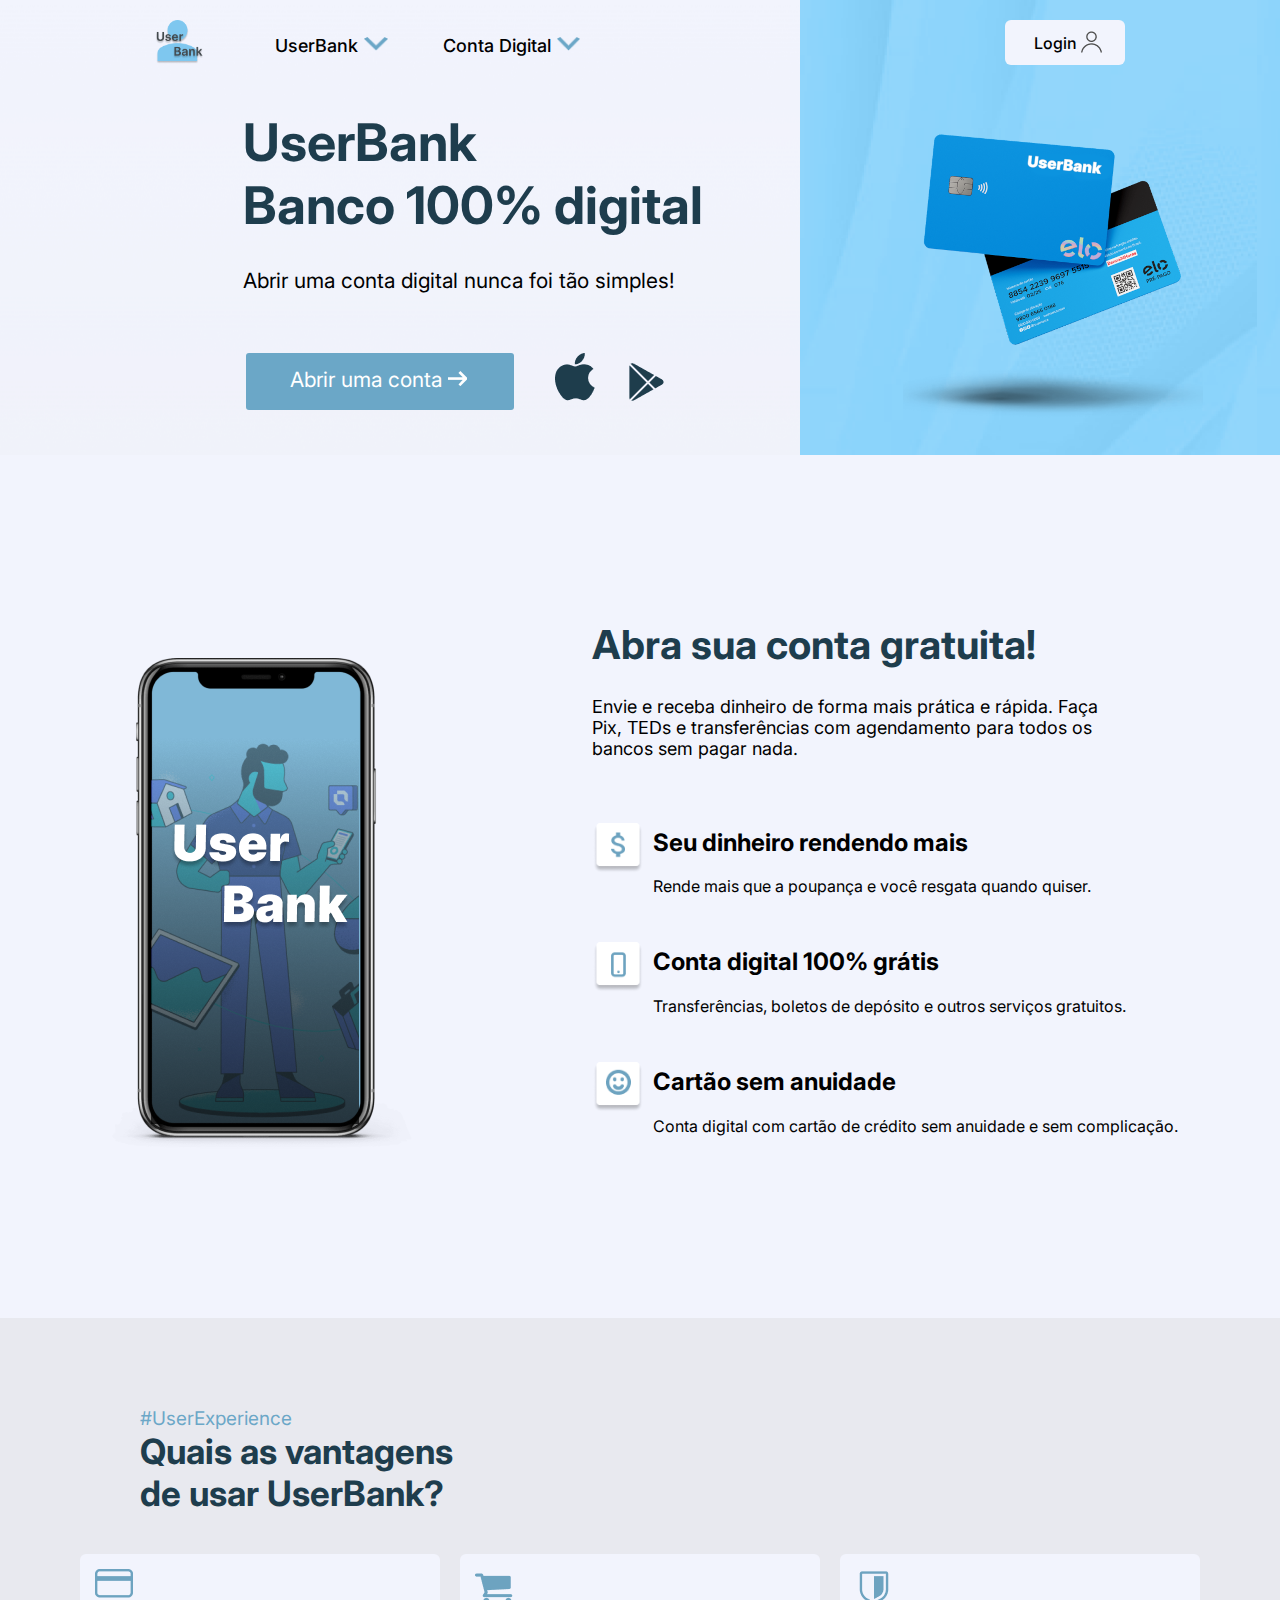
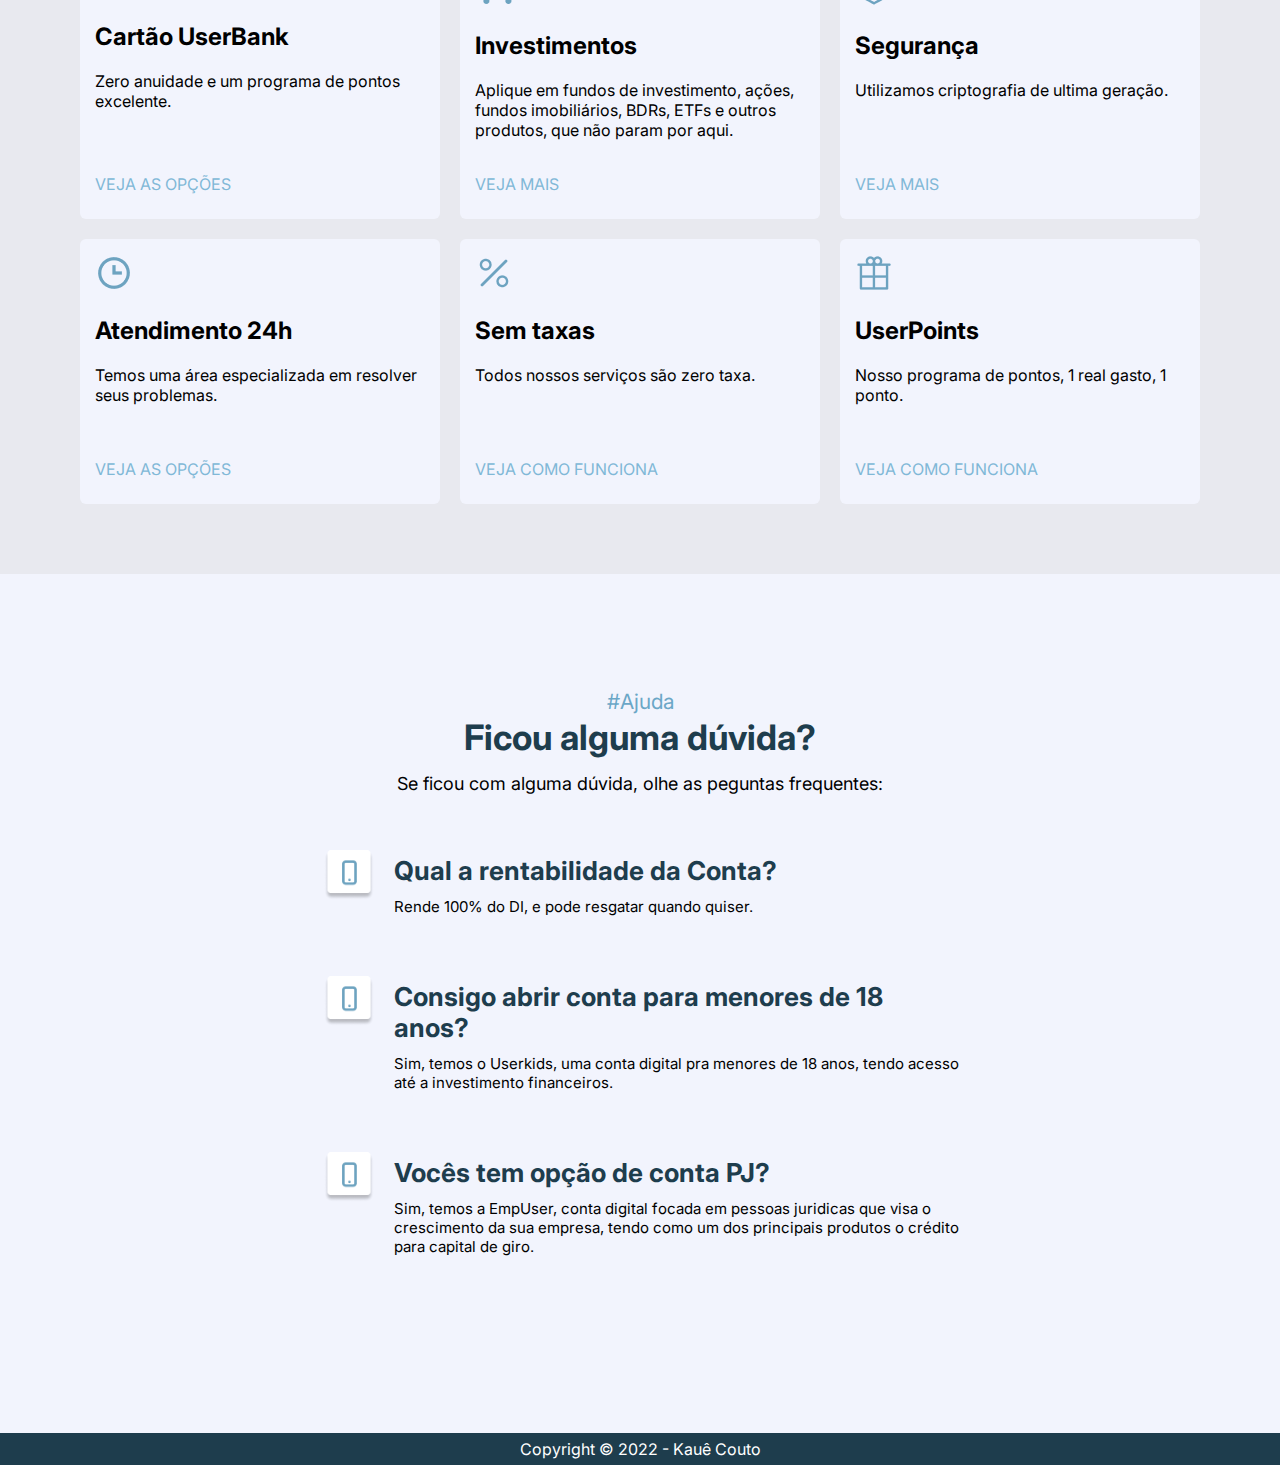
==== index.html @ a54aac10 "Adicionando tela de Cadastro" ====
<!DOCTYPE html>
<html lang="pt-br">
<head>
    <meta charset="UTF-8">
    <meta http-equiv="X-UA-Compatible" content="IE=edge">
    <meta name="viewport" content="width=device-width, initial-scale=1.0">
    <title>UserBank</title>
    <link rel="stylesheet" href="style.css">
    <link rel="preconnect" href="https://fonts.googleapis.com">
    <link rel="preconnect" href="https://fonts.gstatic.com" crossorigin>
    <link href="https://fonts.googleapis.com/css2?family=Inter:wght@100;200;400;500;700&display=swap" rel="stylesheet">
    <link rel="shortcut icon" href="imagens/favicon.ico" type="image/x-icon">
</head>
<body>
    <main>
        <section class="topo">
            <header>
                <div class="items-header">
                    <section class="menu-flex">
                        <img src="imagens/logo-userbank2.png" alt="logo" id="logo">
                        <h2>UserBank <img src="imagens/Vector.png" alt="seta-baixo"> </h2>
                        <h2>Conta Digital <img src="imagens/Vector.png" alt="seta-baixo"> </h2>
                    </section>
                    <section id="header-buttom"><a href="">Login<img src="imagens/logo-buttom.png" alt="logo-usuário"></a></section>
                </div>
            </header>
            <article class="principal">
                <div class="conteudo-principal">
                    <h1>UserBank<br>Banco 100% digital</h1>
                    <p>Abrir uma conta digital nunca foi tão simples!</p>
                    <aside>
                        <div class="nav-principal">
                            <a href="criar-conta.html" id="button">Abrir uma conta <img src="imagens/seta.png" alt="imagem-seta"></a>
                            <ul>
                                <li><a href="https://www.apple.com/br/app-store/" target="_blank"><img src="imagens/logo-apple.png" alt="logo-apple"></a></li>
                                <li><a href="https://play.google.com/store/games?utm_source=latam_Med&utm_medium=hasem&utm_content=Jul1520&utm_campaign=Evergreen&pcampaignid=MKT-FDR-latam-br-1002290-Med-hasem-py-Evergreen-Jul1520-Text_Search_BKWS-41905086&gclid=Cj0KCQjwxveXBhDDARIsAI0Q0x3iPCXiD33OQpVtV9m7NaFHiMIhlcOXJaumCvkGXsngM12v56jOOU4aAuBSEALw_wcB&gclsrc=aw.ds" target="_blank"><img src="imagens/logo-play-store.png" alt="logo-play-store"></a></li>
                            </ul>
                        </div>
                    </aside>
                </div>
                    <picture>
                        <source media="(max-width:1400px)" srcset="imagens/cartão-flutuando-p.png" id="cartao-p">
                        <img src="imagens/cartão-flutuando2.png" alt="cartão-crédito" id="cartao">
                    </picture>
            </article>
        </section>
        <section class="segunda-section">
            <picture id="celular">
                <source media="(max-width: 1100px)" srcset="imagens/Celular-p.png" id="celular-p">
                <img src="imagens/Celular.png" alt="imagem-celular" id="celular-g">
            </picture>
            <section class="grupo-conteudo">
                <div class="conteudo-segunda">
                    <h1>Abra sua conta gratuita!</h1>
                    <p>Envie e receba dinheiro de forma mais prática e rápida. Faça Pix, TEDs e transferências com agendamento para todos os bancos sem pagar nada.
                    </p>
                </div>
                <article>
                    <ul class="lista">
                        <li>
                            <img src="imagens/image-sifrao.png" alt="imagem-sifrao">
                            <div>
                                <h2>Seu dinheiro rendendo mais</h2>
                                <p>Rende mais que a poupança e você resgata quando quiser.</p>
                            </div>
                        </li>
                        <li>
                            <img src="imagens/image-celular.png" alt="imagem-celular">
                            <div>
                                <h2>Conta digital 100% grátis</h2>
                                <p>Transferências, boletos de depósito e outros serviços gratuitos.
                                </p>
                            </div>
                        </li>
                        <li>
                            <img src="imagens/image-feliz.png" alt="figurinha-feliz">
                            <div>
                                <h2>Cartão sem anuidade</h2>
                                <p>Conta digital com cartão de crédito sem anuidade e sem complicação.</p>
                            </div>
                        </li>
                    </ul>
                </article>
            </section>
        </section>
        <section class="terceira-section">
            <section class="section-vantagens">
                <article>
                    <div class="titulo-vantagens">
                        <p>#UserExperience</p>
                        <h1>Quais as vantagens de usar UserBank?</h1>
                    </div>
                </article>
                <ul class="cards-vantagens">
                    <li> <img src="imagens/cartao.png" alt="imagem-cartão">
                    <h2>Cartão UserBank</h2>
                    <p>Zero anuidade e um programa de pontos excelente.</p>
                    <a href="">VEJA AS OPÇÕES</a>
                 </li>
                    <li> <img src="imagens/carrinho.png" alt="imagem-carrinho">
                    <h2>Investimentos</h2>
                    <p>Aplique em fundos de investimento, ações, fundos imobiliários, BDRs, ETFs e outros produtos, que não param por aqui.</p>
                    <a href="">VEJA MAIS</a>
                 </li>
                    <li> <img src="imagens/escudo.png" alt="imagem-escudo">
                    <h2>Segurança</h2>
                    <p>Utilizamos criptografia de ultima geração.</p>
                    <a href="">VEJA MAIS</a>
                 </li>
                    <li> <img src="imagens/relogio.png" alt="imagem-relógio">
                    <h2>Atendimento 24h</h2>
                    <p>Temos uma área especializada em resolver seus problemas.</p>
                    <a href="">VEJA AS OPÇÕES</a>
                 </li>
                    <li> <img src="imagens/porcentagem.png" alt="imagem-procentagem">
                    <h2>Sem taxas</h2>
                    <p>Todos nossos serviços são zero taxa.</p>
                    <a href="">VEJA COMO FUNCIONA</a>
                 </li>
                    <li> <img src="imagens/presente.png" alt="imagem-presente">
                    <h2>UserPoints</h2>
                    <p>Nosso programa de pontos, 1 real gasto, 1 ponto.</p>
                    <a href="">VEJA COMO FUNCIONA</a>
                 </li>
                </ul>
            </section>
        </section>
        <section class="quarta-section">
            <h2>#Ajuda</h2>
            <h1>Ficou alguma dúvida?</h1>
            <p>Se ficou com alguma dúvida, olhe as peguntas frequentes:</p>
            <main class="conteudo-ajuda">
                <ul class="lista">
                    <li>
                        <img src="imagens/image-celular.png" alt="imagem-celular">
                        <div id="perguntas"> 
                            <h2>Qual a rentabilidade da Conta?</h2>
                            <p>Rende 100% do DI, e pode resgatar quando quiser.</p>
                        </div>
                    </li>
                    <li>
                        <img src="imagens/image-celular.png" alt="imagem-celular">
                        <div id="perguntas">
                            <h2>Consigo abrir conta para menores de  18 anos?</h2>
                            <p>Sim, temos o Userkids, uma conta digital pra menores de 18 anos, tendo acesso até a investimento financeiros.</p>
                        </div>
                    </li>
                    <li>
                        <img src="imagens/image-celular.png" alt="imagem-celular">
                        <div id="perguntas">
                            <h2>Vocês tem opção de conta PJ?</h2>
                            <p>Sim, temos a EmpUser, conta digital focada em pessoas juridicas que visa o crescimento da sua empresa, tendo como um dos principais produtos o crédito para capital de giro.</p>
                        </div>
                    </li>
                </ul>
            </main>
        </section>
    </main>
    <footer>
        <p>Copyright © 2022  - Kauê Couto</p>
    </footer>
</body>
</html>
---- style.css ----
:root{
    --cor1: #F2F4FD;
    --cor2: #D3EDFB;
    --cor3: #6BA7C7;
    --cor4: #80B8D7;
    --cor5: #1E3D4D;
    --cor6: #67747A;
}

body{
    padding: 0%;
    margin: 0%;
    font-family:'Inter', sans-serif;
    background-color: var(--cor1);
}

a{
    text-decoration: none;
    color: black;
}

.flex-container{
    display: flex;
    max-width: 1000px;
    width: 100%;
    margin: auto;
}

header{
    padding-top: 20px;
    background-color: transparent;
    max-width: 1000px;
    width: 100%;
    margin: auto;
}

.items-header{
    display: flex;
    justify-content: space-between;
}

header .menu-flex{
    max-width: 450px;
    width: 100%;
    display: flex;
    justify-content: space-between;
}

.flex-container-menu{
    justify-content: space-around;
}

header h2{
    padding: 0px 4px;
    font-size: 18px;
    font-weight: 500;
    display: flex;
    flex-direction: row;
    flex-wrap: wrap;
    justify-content: center;
}

header #logo{
    height: 44px;
    padding-left: 15px;
    padding-right: 26px;
}

header h2>img{
    max-width: 85px;
    height: 14px;
    padding: 2px 6px;

}

header a{
    line-height: 40px;
}

#header-buttom{
    display: flex;
    flex-direction: row;
    width: 120px;
    height: 45px;
    border-radius: 6px;
    color: black;
    text-decoration: none;
    background-color: var(--cor1);
    justify-content: center;
    align-items: center;
    margin-right: 15px;
    font-weight: 500;
}

#header-buttom:hover{
    background-color: white;
    box-shadow: 2px 3px 5px -2px rgba(0, 0, 0, 0.833);
}

#header-buttom img{
    position: absolute;
    padding-top: 6px ;
}

#header-buttom a{
    padding-right: 20px;
}

.topo{
    background-image: url(imagens/backgound3.png);
    height: 100%;
}

.principal{
    margin: auto;
    display: flex;
    justify-content: center;
    flex-wrap: wrap-reverse;
    padding-left: 60px;
}
 
.principal aside{
    max-width: 455px;
    width: 100%;
    align-self: flex-start;
}

.conteudo-principal{
    max-width: 590px;
    width: 100%;
    display: inline-block;
    align-self: center;
    margin-top: 5px;
    margin-left: 105px;
    display: flex;
    align-items: flex-start;
    justify-content: center;
    flex-direction: column;
}

.conteudo-principal h1{
    max-width: 490px;
    font-size: 52px;
    color: var(--cor5);
    margin-bottom: 10px;
}

.conteudo-principal p{
    max-width: 490px;
    width: 100%;
    font-size: 21px;
    margin-bottom: 60px;
    padding-top: 0%;
}

.conteudo-principal #button{
    max-width: 230px;
    width: 100%;
    height: 57px;
    background-color: var(--cor3);
    padding-right: 20px;
    padding-left: 18px;
    color: white;
    border-radius: 3px;
    font-size: 21px;
    margin-bottom: 20px;
}

.conteudo-principal ul{
    padding-left: 15px;
}

.conteudo-principal ul,li{
    display: inline-block;
    margin: 0%;
}

.conteudo-principal li {
    padding-right:30px;
}

.conteudo-principal ul{
    padding-left: 35px;
    padding-bottom: 50px;
}

.nav-principal{
    max-width: 490px;
    margin-right: 40px;
    width: 100%;
    display: flex;
    justify-content: space-around;
    flex-wrap: wrap;
}

.nav-principal>a{
    flex-grow: 0;
    flex-basis: 267px;
    height: 57px;
    padding: 0%;
    line-height: 54px;
    text-align: center;
}

.nav-principal>a:hover{
    background-color: var(--cor4);
    border: 0.5px solid rgba(0, 0, 0, 0.393);
    color: rgb(234, 233, 233);
}
    

#cartao{
    display: inline-block;
    margin-top: 40px;
    margin-left: 70px;
}

.segunda-section{
    display: flex;
    justify-content: space-around;
    flex-wrap: wrap;
    margin: 60px 0px;
}

#celular{
    display: flex;
    align-items: center;
    margin-top: 30px;
}

#celular-g{
    margin-top: 10px;
    margin-left: 20px;
} 

#celular-p{
    position: relative;
    top: 30px;
    left: 30px;
}

.conteudo-segunda h1{
    padding-top: 15px;
    font-size: 40px;
    color: var(--cor5);
    max-width: 480px;
    width: 100%;
    margin-top:60px;
}

.conteudo-segunda p{
    font-size: 18px;
    max-width: 515px;
    width: 100%;
}

.segunda-section article{
    display: flex;
    max-width: 600px;
}

.grupo-conteudo{
    display: flex;
    flex-direction: column;
    margin-bottom: 40px;
    padding: 30px;
}

.lista{
    max-width: 680px;
    padding-left: 0%;
}

.lista li{
    margin: 20px 1px;
    display: flex;
}

.lista div > p{
    margin-top: 0;
}

.lista li>img{
    padding: 10px 0px;
    padding-right: 10px;
    height: 50px;
    flex-shrink: 1;
}

.lista li>div{
    float: right;
}

.lista div>h2{
    margin-top: 0%;
    margin-top: 15px;
}

.terceira-section{
    background-color:#E8E9EF ;
}

.section-vantagens{
    display: flex;
    flex-direction: column;
    justify-content: center;
    max-width: 1200px;
    margin: auto;
    padding-bottom: 60px;
    padding-top: 20px;
}
 
.section-vantagens article{
    display: flex;
    justify-content: flex-start;
}

.titulo-vantagens{
    max-width: 370px;
    padding-left: 70px;
    margin-top: 50px;
}

.titulo-vantagens p{
    color:var(--cor3) ;
    font-size: 19px;
    margin-bottom: 0%;
    padding-left: 30px;
}

.titulo-vantagens h1{
    color: var(--cor5);
    font-size: 35px;
    margin-top: 0px;
    margin-bottom: 30px;
    padding-left: 30px;
}

.cards-vantagens{
    max-width: 1150px;
    display: flex;
    flex-wrap: wrap;
    margin: auto;
    align-self: center;
    padding: 0%;
    justify-content: center;
}

.cards-vantagens li{
    max-width: 330px;
    height: 235px;
    background-color: var(--cor1);
    margin: 10px;
    border-radius: 6px;
    padding: 15px;
    flex-shrink: 1;
    flex-grow: 3;
    position: relative;
}

.cards-vantagens li:hover{
    box-shadow: 0px 0px 3px -1px black;
}

.cards-vantagens li>p{
    margin-bottom: 45px;
}

.cards-vantagens a{
    color:var(--cor4);
    position: absolute;
    top:220px
}

.cards-vantagens a:hover{
    text-decoration: underline;
}

.quarta-section {
    padding: 25px;
}

.quarta-section h2{
    color: var(--cor3);
    font-size: 21px;
    text-align: center;
    font-weight: normal;
    margin-bottom: 1px;
    margin-top: 90px;
}

.quarta-section h1{
    color:var(--cor5);
    font-size: 35px;
    text-align: center;
    margin-top: 2px;
    margin-bottom: 15px;
}

.quarta-section p{
    font-size: 18px;
    text-align: center;
    margin-top: 1px;
    margin-bottom: 5px;
}

.conteudo-ajuda{
    display: flex;
    flex-direction: row;
    justify-content: center;
    padding: 20px;
    padding-top: 5px;
    padding-left: 55px;
    margin-bottom: 50px;
    padding-right: 10px;
}


#perguntas >h2{
    font-size: 26px;
    color: var(--cor5);
    text-align: start;
    font-weight: bold;
    padding-right: 40px;
    padding-bottom: 10px;
    padding-left: 10px;
}

#perguntas p{
    font-size: 15px;
    text-align: start;
    margin-bottom: 30px;
    padding-right: 40px;
    padding-left: 10px;
}

footer{
    background-color: var(--cor5);
    margin-bottom: 0%;
    padding-bottom: 0%;
}

footer p{
    color: white;
    font-size: 16px;
    text-align: center;
    padding:6px;
    margin-bottom: 0%;
}

@media (max-width: 600px) {
    .principal .conteudo-principal{
       max-width: 350px;
       width: 100%;
       margin-left: 0%;
    }

    .conteudo-principal h1,p{
        padding: 10px;
    }
}

@media (max-width: 700px) {
    .conteudo-principal{
        margin-left: 35px;
    }

    .nav-principal{
        max-width: 350px;
        margin-bottom: 10px;
    }

    header h2{
        display: none;
    }

    #cartao{
        margin-left: 0%;
    }

    .principal{
        padding-left: 10px;
    }

    #logo{
        margin-left: 15px;
    }

    #celular{
        margin-right: 30px;
    }

    .titulo-vantagens{
        padding-left: 0px;
    }

    .section-vantagens article{
        align-self: center;
    }

    .cards-vantagens{
        margin: auto;
       padding-left: 0px;
    }
}

@media (max-width:1120px) {
    .principal{
        padding: 0%;
    }

    .conteudo-principal{
        margin-left: 50px;
    }
}
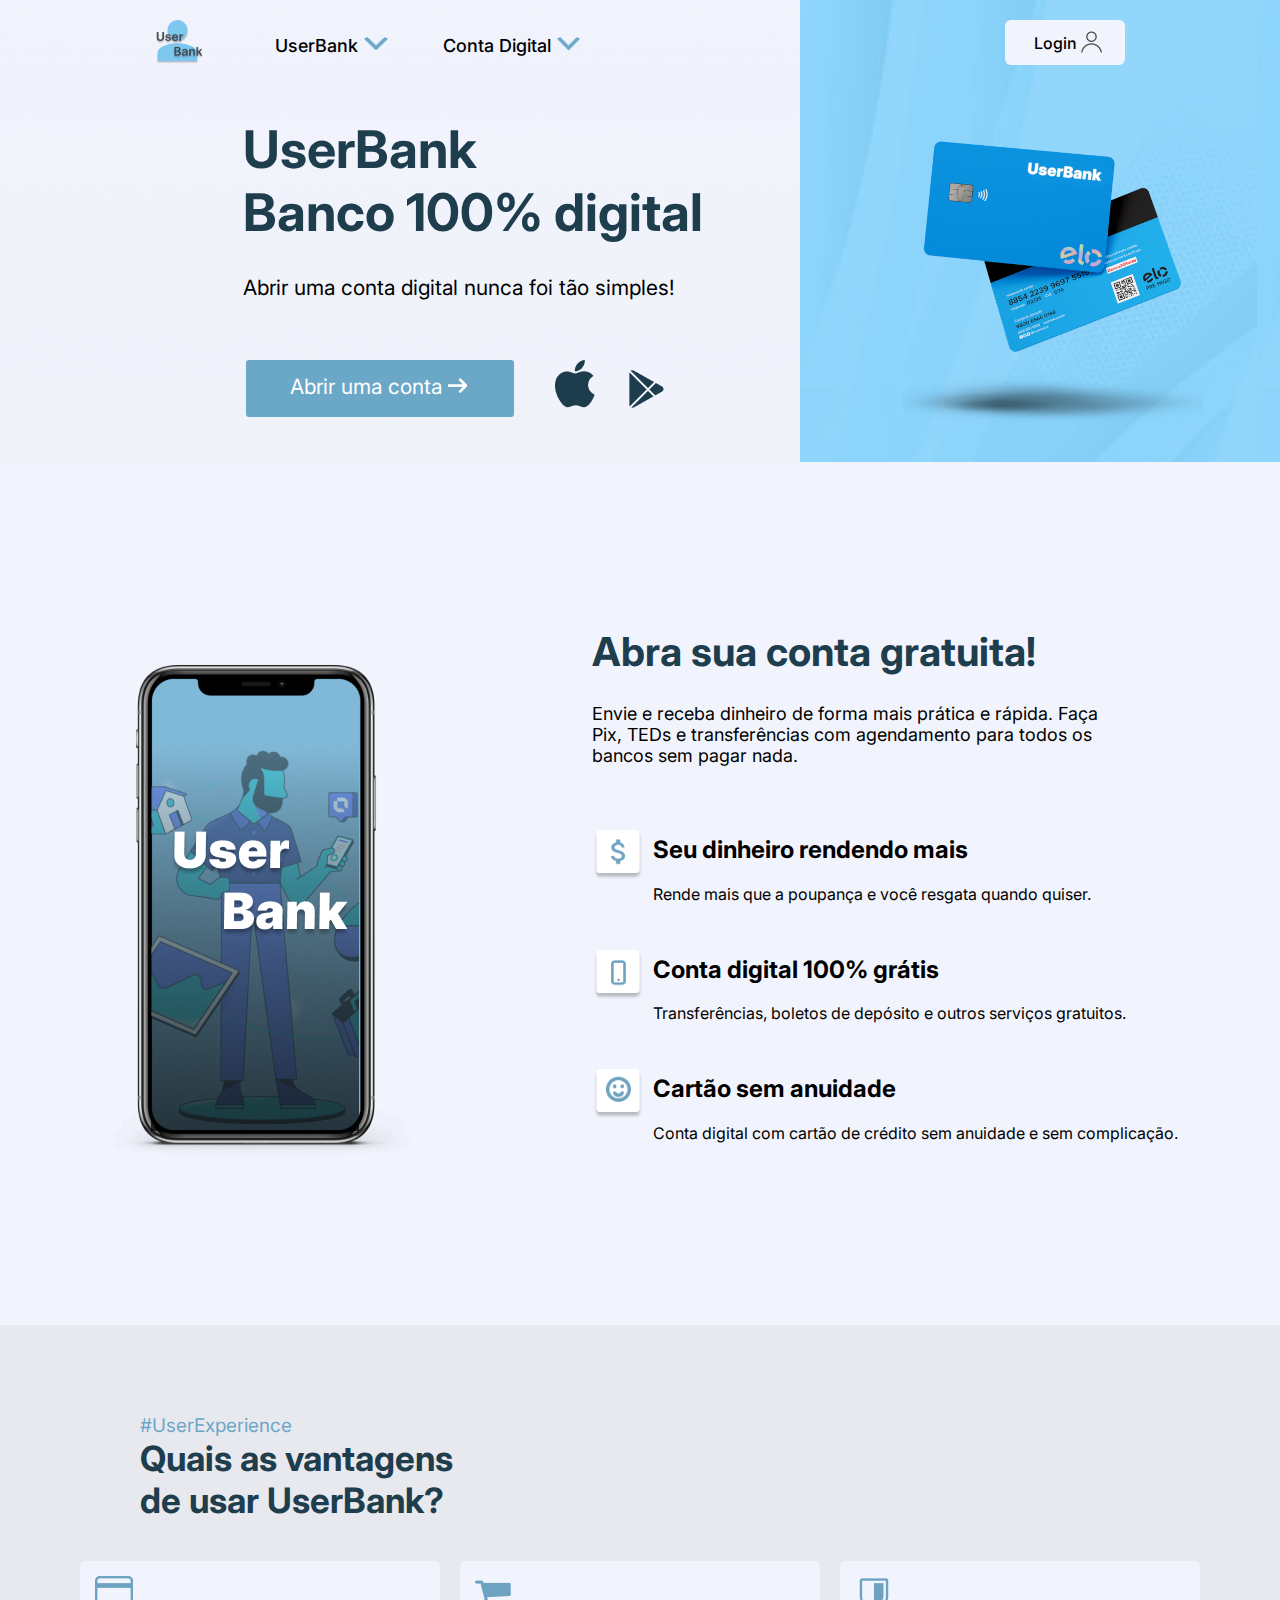
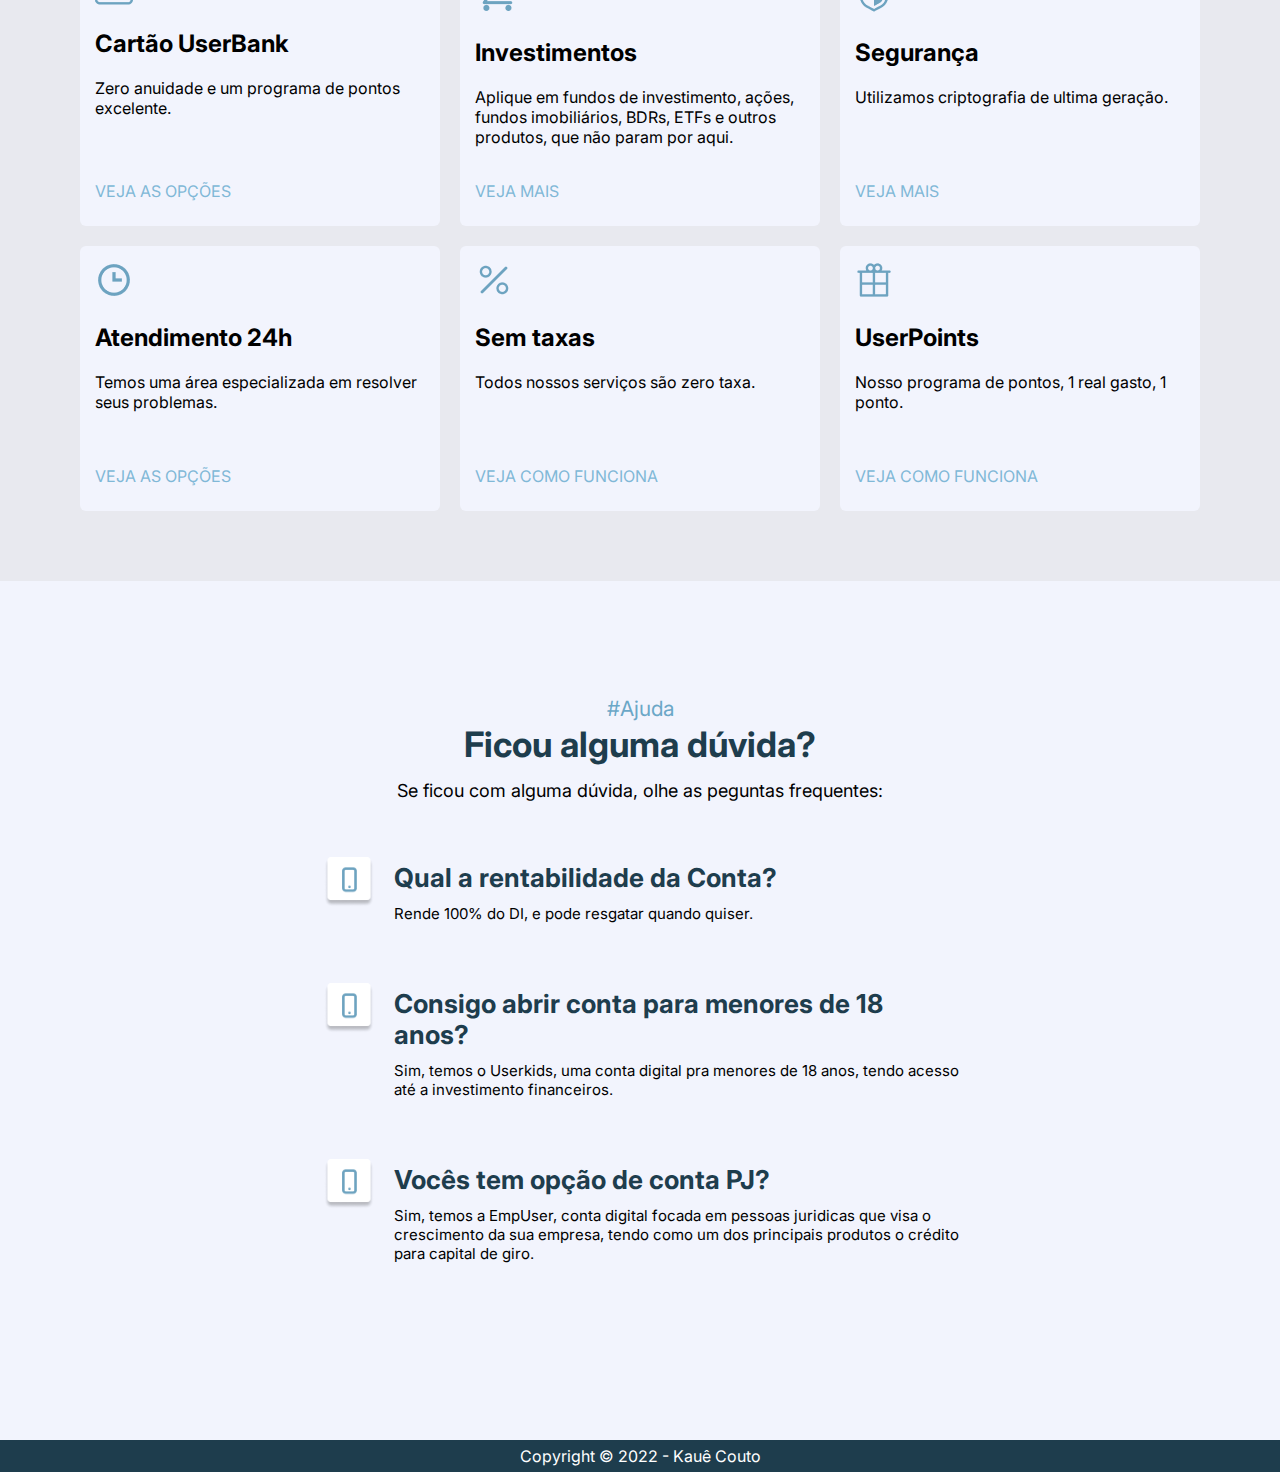
==== commit af70d06b: "Melhorias" ====
--- a/index.html
+++ b/index.html
@@ -17,7 +17,7 @@
             <header>
                 <div class="items-header">
                     <section class="menu-flex">
-                        <img src="imagens/logo-userbank2.png" alt="logo" id="logo">
+                        <a href="index.html"><img src="imagens/logo-userbank2.png" alt="logo" id="logo"></a>
                         <h2>UserBank <img src="imagens/Vector.png" alt="seta-baixo"> </h2>
                         <h2>Conta Digital <img src="imagens/Vector.png" alt="seta-baixo"> </h2>
                     </section>
--- a/style.css
+++ b/style.css
@@ -69,6 +69,11 @@
     padding-right: 26px;
 }
 
+#logo:hover{
+    top: 1px;
+    position: relative;
+}
+
 header h2>img{
     max-width: 85px;
     height: 14px;
@@ -97,7 +102,7 @@
 
 #header-buttom:hover{
     background-color: white;
-    box-shadow: 2px 3px 5px -2px rgba(0, 0, 0, 0.833);
+    box-shadow: 2px 3px 3px -3px rgb(0 0 0 / 52%);
 }
 
 #header-buttom img{
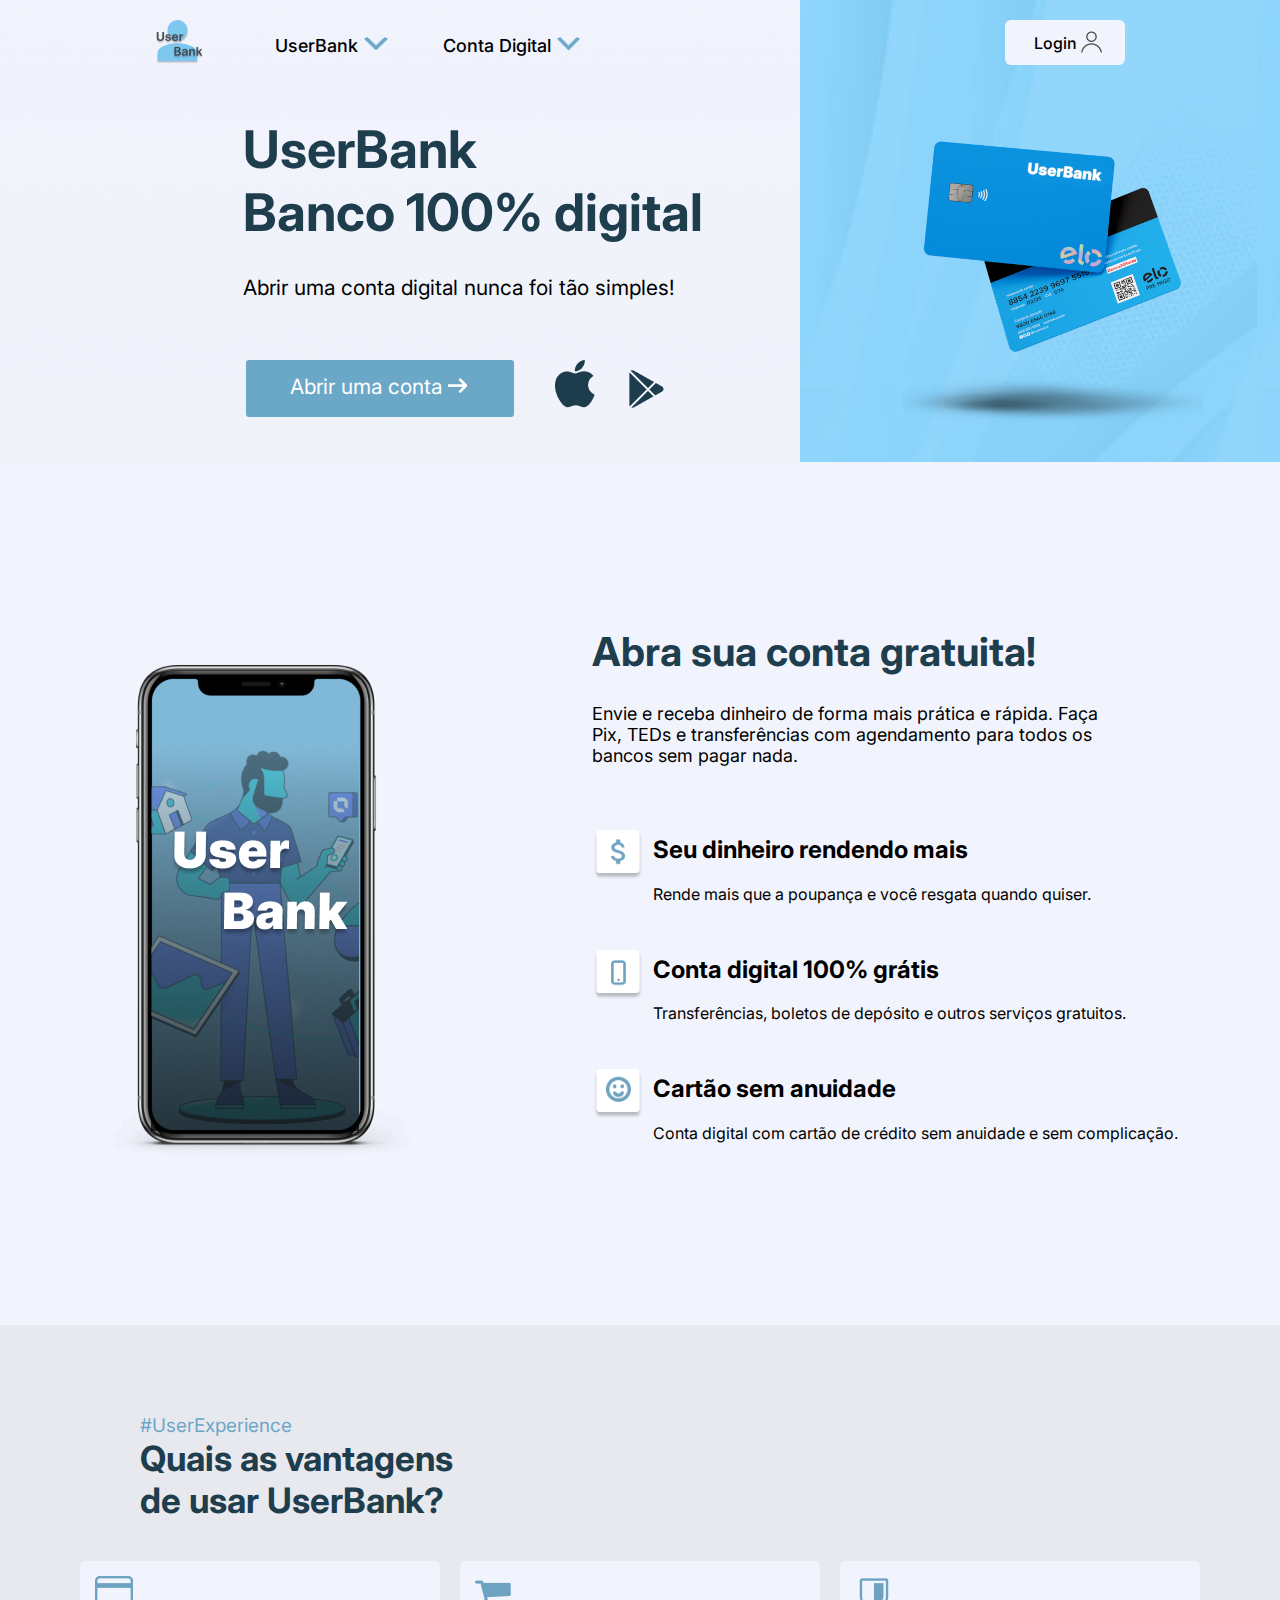
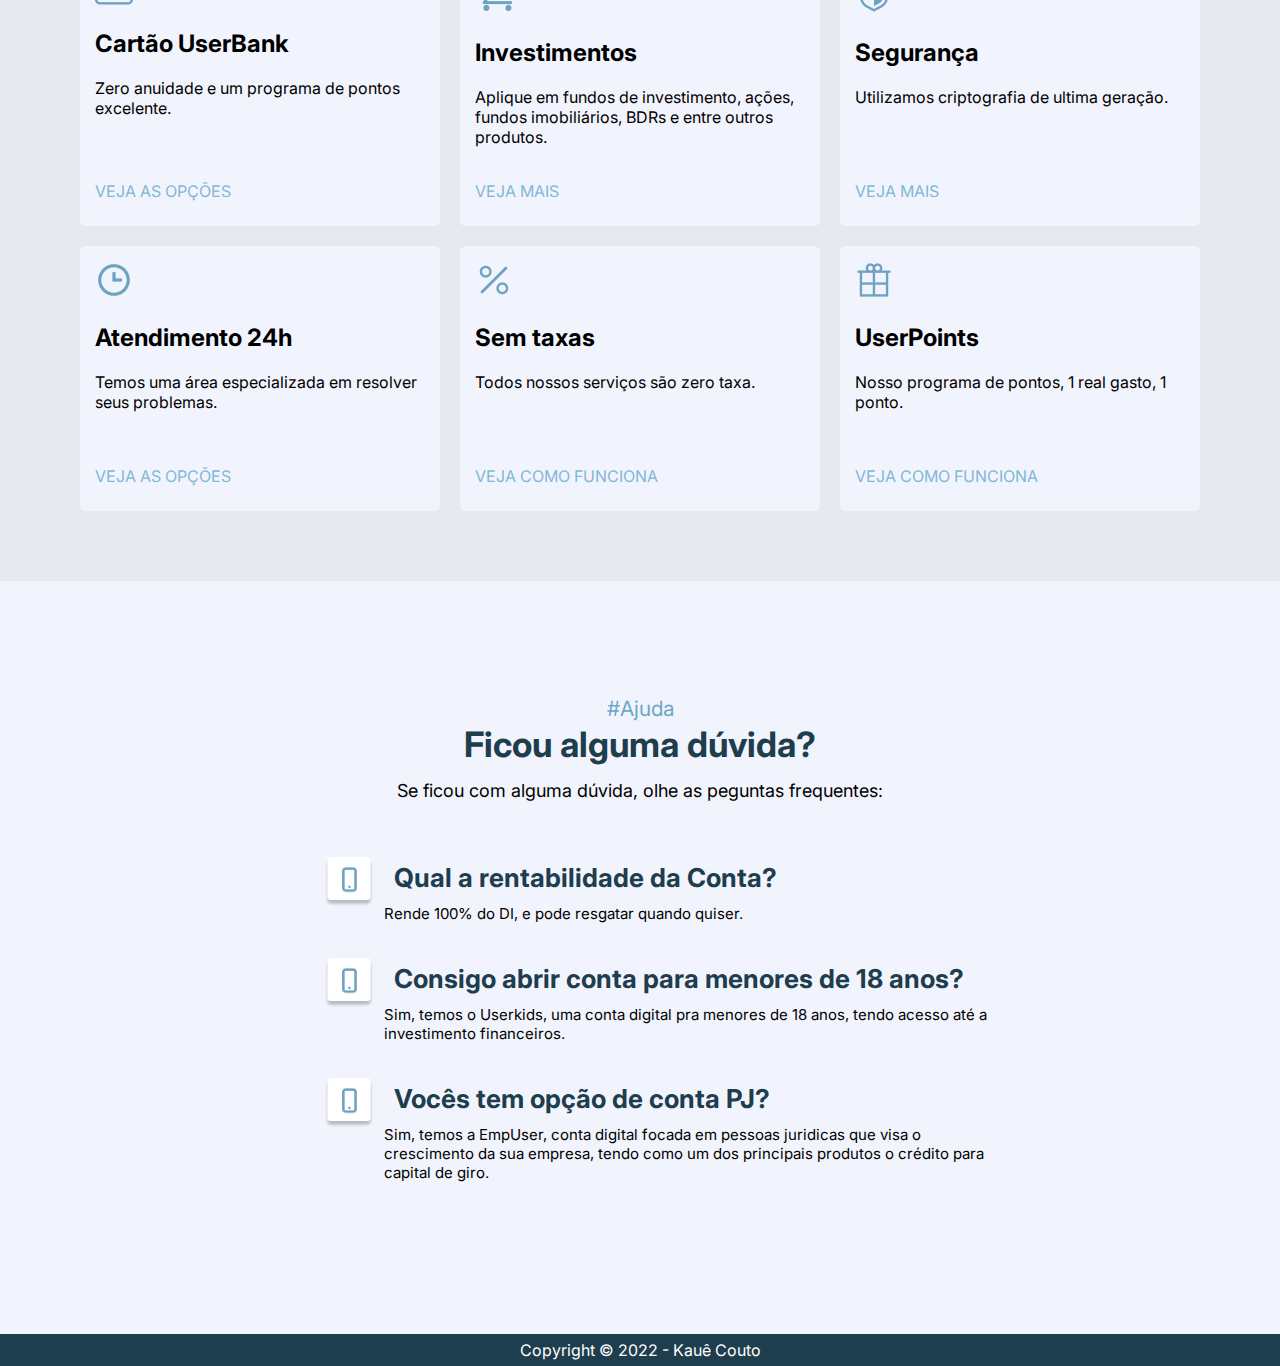
==== commit 238370bb: "Melhoria no layout" ====
--- a/index.html
+++ b/index.html
@@ -99,7 +99,7 @@
                  </li>
                     <li> <img src="imagens/carrinho.png" alt="imagem-carrinho">
                     <h2>Investimentos</h2>
-                    <p>Aplique em fundos de investimento, ações, fundos imobiliários, BDRs, ETFs e outros produtos, que não param por aqui.</p>
+                    <p>Aplique em fundos de investimento, ações, fundos imobiliários, BDRs e entre outros produtos.</p>
                     <a href="">VEJA MAIS</a>
                  </li>
                     <li> <img src="imagens/escudo.png" alt="imagem-escudo">
--- a/style.css
+++ b/style.css
@@ -429,7 +429,7 @@
     color: var(--cor5);
     text-align: start;
     font-weight: bold;
-    padding-right: 40px;
+    padding-right: 10px;
     padding-bottom: 10px;
     padding-left: 10px;
 }
@@ -437,9 +437,6 @@
 #perguntas p{
     font-size: 15px;
     text-align: start;
-    margin-bottom: 30px;
-    padding-right: 40px;
-    padding-left: 10px;
 }
 
 footer{
@@ -466,6 +463,10 @@
     .conteudo-principal h1,p{
         padding: 10px;
     }
+
+    .conteudo-ajuda{
+        padding-left: 14px;
+    }
 }
 
 @media (max-width: 700px) {
@@ -510,6 +511,11 @@
         margin: auto;
        padding-left: 0px;
     }
+
+    .titulo-vantagens h1,p{
+        padding-left: 5px;
+    }
+
 }
 
 @media (max-width:1120px) {
